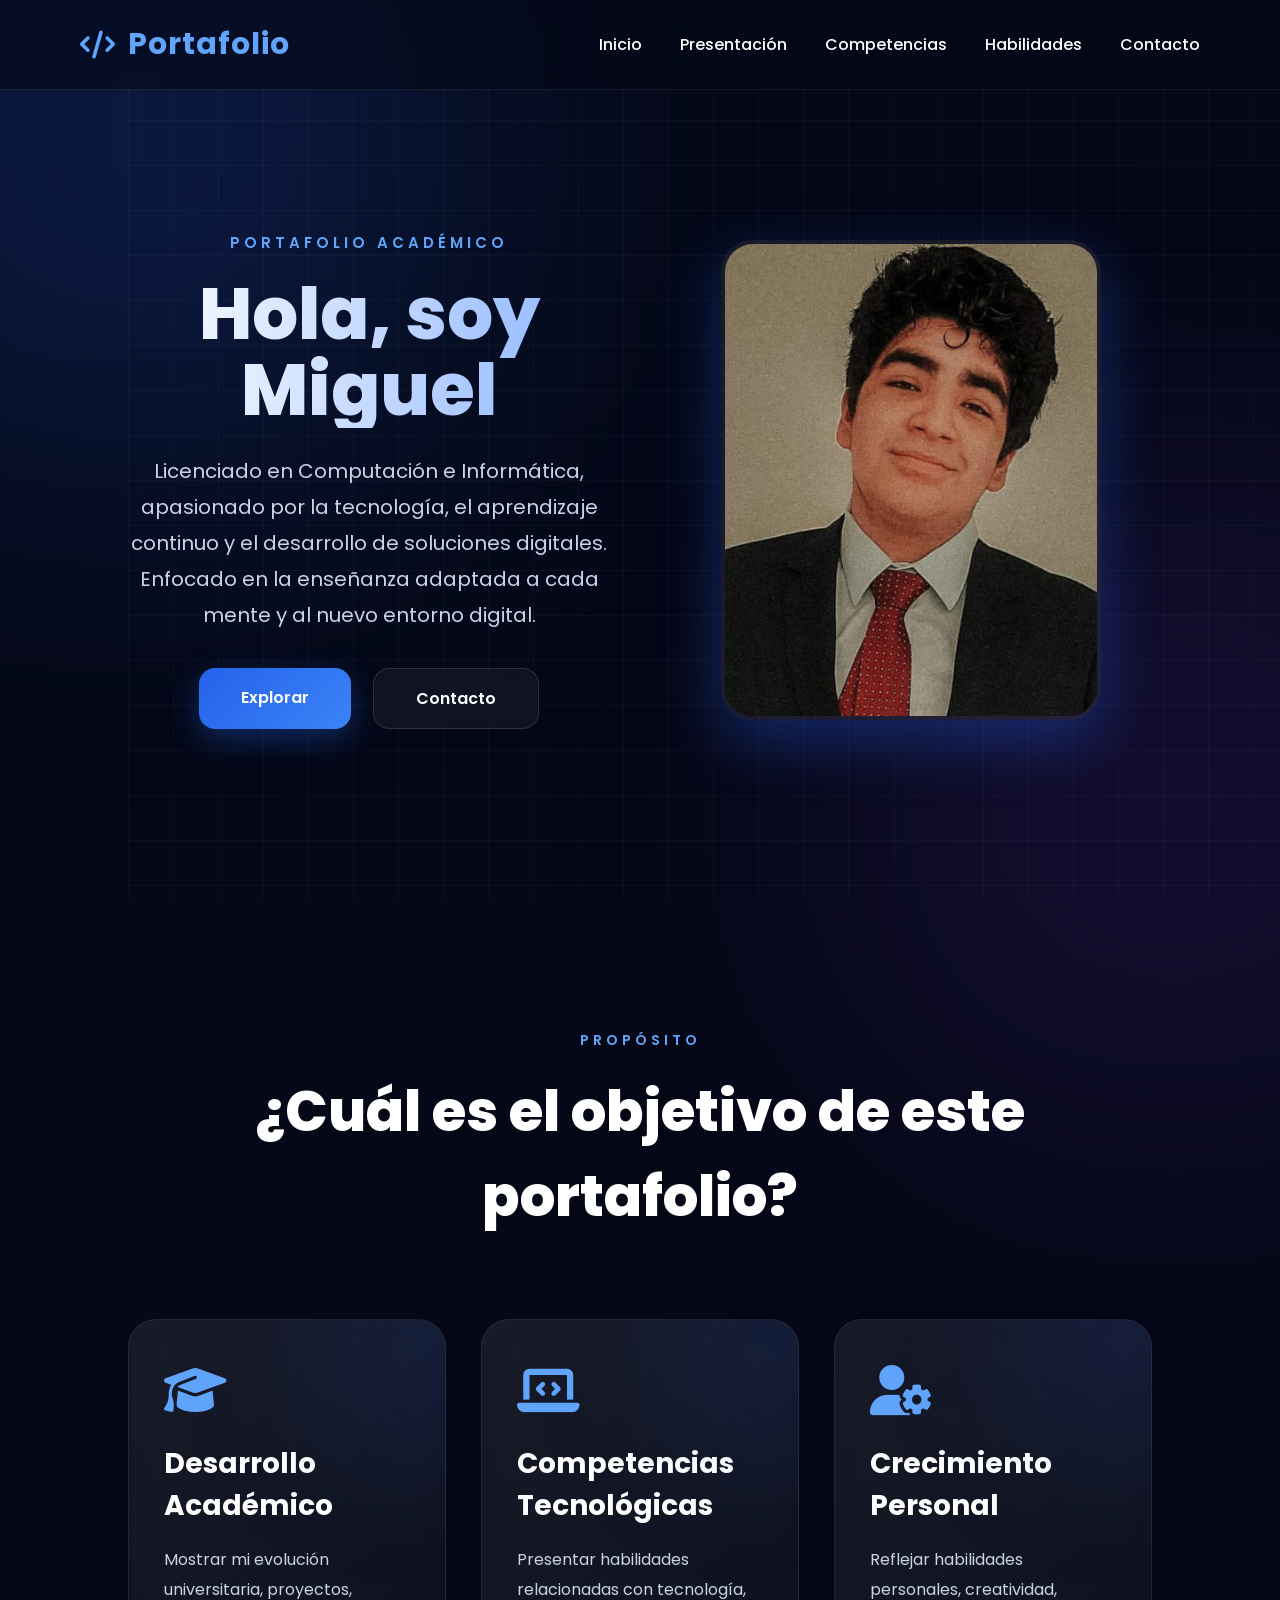
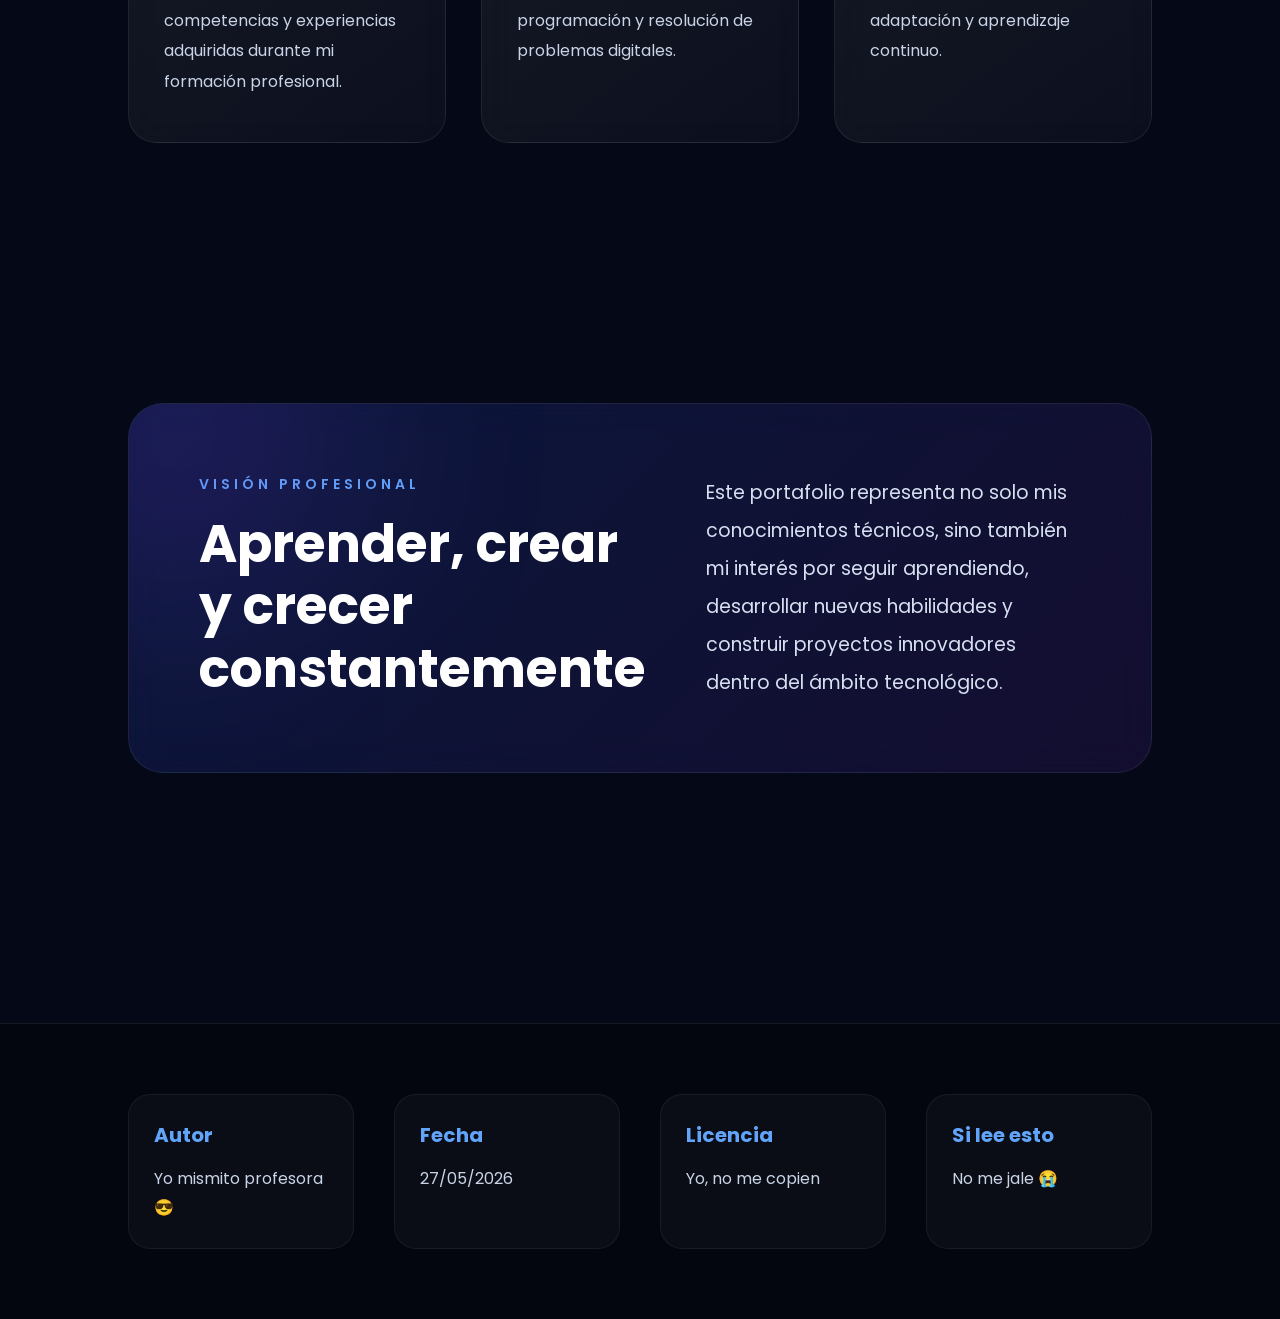
==== index.html @ c7a5d870 "Primera subida real Ahora si" ====
<!DOCTYPE html>
<html lang="es">
<head>

  <meta charset="UTF-8">

  <meta name="viewport" content="width=device-width, initial-scale=1.0">

  <title>Inicio | Portafolio Académico</title>

  <!-- CSS -->

  <link rel="stylesheet" href="style.css">

  <!-- FONT AWESOME -->

  <link rel="stylesheet"
  href="https://cdnjs.cloudflare.com/ajax/libs/font-awesome/6.5.2/css/all.min.css">

</head>

<body>

  <!-- ========================= -->
  <!-- HEADER -->
  <!-- ========================= -->

  <header>

    <div class="logo">

      <i class="fa-solid fa-code"></i>

      Portafolio

    </div>

    <nav>

      <ul>

        <li>
          <a href="index.html">
            Inicio
          </a>
        </li>

        <li>
          <a href="presentacion.html">
            Presentación
          </a>
        </li>

        <li>
          <a href="competencias.html">
            Competencias
          </a>
        </li>

        <li>
          <a href="habilidades.html">
            Habilidades
          </a>
        </li>

        <li>
          <a href="contacto.html">
            Contacto
          </a>
        </li>

      </ul>

    </nav>

  </header>

  <!-- ========================= -->
  <!-- HERO -->
  <!-- ========================= -->

  <section class="hero">

    <!-- TEXTO -->

    <div class="hero-content">

      <p class="hero-tag">
        PORTAFOLIO ACADÉMICO
      </p>

      <h1>
        Hola, soy Miguel
      </h1>

      <p class="subtitle">

        Licenciado en Computación e Informática, apasionado por la tecnología,

        el aprendizaje continuo y el desarrollo de soluciones digitales.
        
        Enfocado en la enseñanza adaptada a cada mente y al nuevo entorno digital.

      </p>

      <div class="hero-buttons">

        <a href="presentacion.html" class="btn-primary">

          Explorar

        </a>

        <a href="contacto.html" class="btn-secondary">

          Contacto

        </a>

      </div>

    </div>

    <!-- CARRUSEL -->

    <div class="hero-image">

      <div class="carousel">

        <img src="img/portada.jpg"
        class="active"
        alt="Miguel 1">

        <img src="img/portada1.jpg"
        alt="Miguel 2">

        <img src="img/portada2.jpg"
        alt="Miguel 3">

      </div>

    </div>

  </section>

  <!-- ========================= -->
  <!-- PROPÓSITO -->
  <!-- ========================= -->

  <section class="purpose-section">

    <div class="section-title">

      <p class="mini-title">
        PROPÓSITO
      </p>

      <h2>
        ¿Cuál es el objetivo de este portafolio?
      </h2>

    </div>

    <div class="purpose-container">

      <div class="purpose-card">

        <i class="fa-solid fa-graduation-cap"></i>

        <h3>
          Desarrollo Académico
        </h3>

        <p>
          Mostrar mi evolución universitaria, proyectos,
          competencias y experiencias adquiridas durante
          mi formación profesional.
        </p>

      </div>

      <div class="purpose-card">

        <i class="fa-solid fa-laptop-code"></i>

        <h3>
          Competencias Tecnológicas
        </h3>

        <p>
          Presentar habilidades relacionadas con tecnología,
          programación y resolución de problemas digitales.
        </p>

      </div>

      <div class="purpose-card">

        <i class="fa-solid fa-user-gear"></i>

        <h3>
          Crecimiento Personal
        </h3>

        <p>
          Reflejar habilidades personales, creatividad,
          adaptación y aprendizaje continuo.
        </p>

      </div>

    </div>

  </section>

  <!-- ========================= -->
  <!-- DESTACADO -->
  <!-- ========================= -->

  <section class="highlight-section">

    <div class="highlight-box">

      <div class="highlight-left">

        <p class="mini-title">
          VISIÓN PROFESIONAL
        </p>

        <h2>
          Aprender, crear y crecer constantemente
        </h2>

      </div>

      <div class="highlight-right">

        <p>

          Este portafolio representa no solo mis conocimientos
          técnicos, sino también mi interés por seguir aprendiendo,
          desarrollar nuevas habilidades y construir proyectos
          innovadores dentro del ámbito tecnológico.

        </p>

      </div>

    </div>

  </section>

  <!-- ========================= -->
  <!-- FOOTER -->
  <!-- ========================= -->

  <footer>

    <div class="footer-container">

      <div class="footer-column">

        <h3>
          Autor
        </h3>

        <p>
          Yo mismito profesora 😎
        </p>

      </div>

      <div class="footer-column">

        <h3>
          Fecha
        </h3>

        <p>
          27/05/2026
        </p>

      </div>

      <div class="footer-column">

        <h3>
          Licencia
        </h3>

        <p>
          Yo, no me copien
        </p>

      </div>

      <div class="footer-column">

        <h3>
          Si lee esto
        </h3>

        <p>
          No me jale 😭
        </p>

      </div>

    </div>

  </footer>

  <!-- ========================= -->
  <!-- SCRIPT CARRUSEL -->
  <!-- ========================= -->

  <script>

    const images = document.querySelectorAll(".carousel img");

    let current = 0;

    function changeImage(){

      images[current].classList.remove("active");

      current++;

      if(current >= images.length){

        current = 0;

      }

      images[current].classList.add("active");

    }

    setInterval(changeImage, 3000);

  </script>

</body>
</html>
---- style.css ----
/* ========================= */
/* GOOGLE FONT */
/* ========================= */

@import url('https://fonts.googleapis.com/css2?family=Poppins:wght@300;400;500;600;700;800&display=swap');

/* ========================= */
/* RESET */
/* ========================= */

*{
  margin:0;
  padding:0;
  box-sizing:border-box;
}

/* ========================= */
/* BODY */
/* ========================= */

body{

  font-family:'Poppins', sans-serif;

  background:#050816;

  color:white;

  overflow-x:hidden;

  position:relative;

}

/* ========================= */
/* FONDO DECORATIVO */
/* ========================= */

body::before{

  content:"";

  position:fixed;

  width:500px;
  height:500px;

  background:#2563eb;

  filter:blur(180px);

  top:-120px;
  left:-120px;

  opacity:0.35;

  z-index:-2;

}

body::after{

  content:"";

  position:fixed;

  width:450px;
  height:450px;

  background:#7c3aed;

  filter:blur(180px);

  bottom:-120px;
  right:-120px;

  opacity:0.25;

  z-index:-2;

}

/* ========================= */
/* HEADER */
/* ========================= */

header{

  width:100%;

  height:90px;

  display:flex;

  justify-content:space-between;

  align-items:center;

  padding:0 80px;

  position:fixed;

  top:0;
  left:0;

  z-index:1000;

  background:rgba(5,8,22,0.55);

  backdrop-filter:blur(14px);

  border-bottom:1px solid rgba(255,255,255,0.08);

}

/* ========================= */
/* LOGO */
/* ========================= */

.logo{

  display:flex;

  align-items:center;

  gap:12px;

  font-size:30px;

  font-weight:700;

  color:#60a5fa;

  letter-spacing:1px;

}

.logo i{

  font-size:28px;

}

/* ========================= */
/* NAVBAR */
/* ========================= */

nav ul{

  display:flex;

  gap:38px;

  list-style:none;

}

nav a{

  text-decoration:none;

  color:white;

  font-size:16px;

  font-weight:500;

  position:relative;

  transition:0.3s;

}

/* Línea animada */

nav a::after{

  content:"";

  position:absolute;

  width:0%;

  height:2px;

  background:#60a5fa;

  left:0;

  bottom:-7px;

  transition:0.3s;

  border-radius:10px;

}

nav a:hover{

  color:#60a5fa;

}

nav a:hover::after{

  width:100%;

}

/* ========================= */
/* HERO */
/* ========================= */

.hero{

  width:100%;

  height:100vh;

  display:flex;

  justify-content:center;

  align-items:center;

  text-align:center;

  padding:0 8%;

  position:relative;

  overflow:hidden;

}

/* GRID DECORATIVO */

.hero::before{

  content:"";

  position:absolute;

  width:100%;
  height:100%;

  background-image:
  linear-gradient(rgba(255,255,255,0.03) 1px, transparent 1px),
  linear-gradient(90deg, rgba(255,255,255,0.03) 1px, transparent 1px);

  background-size:45px 45px;

  z-index:-1;

}

/* ========================= */
/* HERO CONTENT */
/* ========================= */

.hero-content{

  max-width:1000px;

  animation:fadeUp 1.2s ease;

}

.hero-tag{

  color:#60a5fa;

  font-size:15px;

  letter-spacing:4px;

  margin-bottom:22px;

  font-weight:600;

}

.hero-content h1{

  font-size:82px;

  line-height:1.05;

  margin-bottom:28px;

  font-weight:800;

  background:linear-gradient(to right, #ffffff, #8ab4ff);

  -webkit-background-clip:text;

  -webkit-text-fill-color:transparent;

}

.hero-description{

  font-size:21px;

  color:#c9d4e7;

  line-height:1.9;

  max-width:850px;

  margin:auto;

  margin-bottom:50px;

}

/* ========================= */
/* BOTONES */
/* ========================= */

.hero-buttons{

  display:flex;

  justify-content:center;

  gap:22px;

  flex-wrap:wrap;

}

.btn-primary{

  padding:17px 42px;

  background:linear-gradient(135deg,#2563eb,#3b82f6);

  color:white;

  text-decoration:none;

  border-radius:16px;

  font-weight:600;

  transition:0.35s;

  box-shadow:
  0 10px 30px rgba(37,99,235,0.35);

}

.btn-primary:hover{

  transform:translateY(-6px) scale(1.03);

  box-shadow:
  0 15px 40px rgba(37,99,235,0.45);

}

.btn-secondary{

  padding:17px 42px;

  background:rgba(255,255,255,0.05);

  border:1px solid rgba(255,255,255,0.12);

  color:white;

  text-decoration:none;

  border-radius:16px;

  font-weight:600;

  transition:0.35s;

  backdrop-filter:blur(10px);

}

.btn-secondary:hover{

  transform:translateY(-6px);

  background:rgba(255,255,255,0.1);

}

/* ========================= */
/* SECTION */
/* ========================= */

section{

  padding:130px 10%;

}

/* ========================= */
/* TITLES */
/* ========================= */

.section-title{

  text-align:center;

  margin-bottom:80px;

}

.mini-title{

  color:#60a5fa;

  font-size:14px;

  letter-spacing:4px;

  margin-bottom:18px;

  font-weight:600;

}

.section-title h2{

  font-size:56px;

  font-weight:800;

}

/* ========================= */
/* PURPOSE */
/* ========================= */

.purpose-container{

  display:grid;

  grid-template-columns:repeat(auto-fit,minmax(300px,1fr));

  gap:35px;

}

.purpose-card{

  position:relative;

  padding:45px 35px;

  border-radius:28px;

  background:
  linear-gradient(
  145deg,
  rgba(255,255,255,0.08),
  rgba(255,255,255,0.03));

  border:1px solid rgba(255,255,255,0.08);

  overflow:hidden;

  transition:0.4s;

  backdrop-filter:blur(14px);

}

/* Glow */

.purpose-card::before{

  content:"";

  position:absolute;

  width:180px;
  height:180px;

  background:#2563eb;

  border-radius:50%;

  filter:blur(90px);

  top:-70px;
  right:-70px;

  opacity:0.25;

}

.purpose-card:hover{

  transform:translateY(-12px);

  border-color:#60a5fa;

}

/* Icon */

.purpose-card i{

  font-size:50px;

  margin-bottom:28px;

  color:#60a5fa;

}

/* Text */

.purpose-card h3{

  font-size:28px;

  margin-bottom:18px;

}

.purpose-card p{

  color:#c9d4e7;

  line-height:1.9;

}

/* ========================= */
/* HIGHLIGHT */
/* ========================= */

.highlight-box{

  position:relative;

  overflow:hidden;

  border-radius:35px;

  padding:70px;

  display:grid;

  grid-template-columns:1fr 1fr;

  gap:60px;

  background:
  linear-gradient(
  135deg,
  rgba(37,99,235,0.18),
  rgba(124,58,237,0.12));

  border:1px solid rgba(255,255,255,0.08);

  backdrop-filter:blur(18px);

}

/* Glow interno */

.highlight-box::before{

  content:"";

  position:absolute;

  width:300px;
  height:300px;

  background:#7c3aed;

  border-radius:50%;

  filter:blur(120px);

  top:-120px;
  left:-100px;

  opacity:0.25;

}

.highlight-left h2{

  font-size:52px;

  line-height:1.2;

  position:relative;

  z-index:2;

}

.highlight-right p{

  font-size:19px;

  line-height:2;

  color:#d6e0f0;

  position:relative;

  z-index:2;

}

/* ========================= */
/* FOOTER */
/* ========================= */

footer{

  margin-top:120px;

  padding:70px 10%;

  background:#03050f;

  border-top:1px solid rgba(255,255,255,0.08);

}

.footer-container{

  display:grid;

  grid-template-columns:repeat(auto-fit,minmax(220px,1fr));

  gap:40px;

}

.footer-column{

  padding:25px;

  border-radius:22px;

  background:rgba(255,255,255,0.03);

  border:1px solid rgba(255,255,255,0.06);

}

.footer-column h3{

  margin-bottom:15px;

  color:#60a5fa;

  font-size:20px;

}

.footer-column p{

  color:#c9d4e7;

  line-height:1.8;

}

/* ========================= */
/* ANIMACIÓN */
/* ========================= */

@keyframes fadeUp{

  from{

    opacity:0;

    transform:translateY(40px);

  }

  to{

    opacity:1;

    transform:translateY(0);

  }

}

/* ========================= */
/* RESPONSIVE */
/* ========================= */

@media(max-width:980px){

  .hero-content h1{

    font-size:58px;

  }

  .highlight-box{

    grid-template-columns:1fr;

  }

}

@media(max-width:750px){

  header{

    padding:0 25px;

  }

  nav ul{

    gap:18px;

  }

  nav a{

    font-size:14px;

  }

  .hero-content h1{

    font-size:42px;

  }

  .section-title h2{

    font-size:38px;

  }

  .highlight-left h2{

    font-size:38px;

  }

}

/* ========================= */
/* HERO */
/* ========================= */

.hero{

  min-height:100vh;

  display:flex;

  justify-content:space-between;

  align-items:center;

  padding:140px 10% 80px;

  gap:60px;

}

/* ========================= */
/* TEXTO */
/* ========================= */

.hero-content{

  flex:1;

}

.hero-content h1{

  font-size:72px;

  margin-bottom:25px;

}

.subtitle{

  font-size:20px;

  line-height:1.8;

  color:#c9d4e7;

  margin-bottom:35px;

  max-width:650px;

}

/* ========================= */
/* IMAGEN */
/* ========================= */

.hero-image{

  flex:1;

  display:flex;

  justify-content:center;

  align-items:center;

}

/* FOTO */

.hero-image img{

  width:380px;

  height:380px;

  object-fit:cover;

  border-radius:30px;

  border:4px solid rgba(255,255,255,0.08);

  box-shadow:
  0 20px 60px rgba(37,99,235,0.35);

  transition:0.4s;

}

/* HOVER */

.hero-image img:hover{

  transform:translateY(-10px) scale(1.02);

  box-shadow:
  0 25px 70px rgba(37,99,235,0.45);

}

/* ========================= */
/* RESPONSIVE */
/* ========================= */

@media(max-width:950px){

  .hero{

    flex-direction:column;

    text-align:center;

  }

  .subtitle{

    margin:auto;
    margin-bottom:35px;

  }

  .hero-content h1{

    font-size:52px;

  }

}

@media(max-width:600px){

  .hero-image img{

    width:280px;

    height:280px;

  }

  .hero-content h1{

    font-size:42px;

  }

}

/* ========================= */
/* CARRUSEL */
/* ========================= */

.carousel{

  position:relative;

  width:380px;

  height:480px;

  display:flex;

  justify-content:center;

  align-items:center;

}

/* ========================= */
/* IMÁGENES */
/* ========================= */

.carousel img{

  position:absolute;

  width:100%;

  height:100%;

  object-fit:cover;

  border-radius:32px;

  opacity:0;

  transform:
  scale(0.9)
  translateY(30px);

  transition:
  opacity 1.2s ease,
  transform 1.2s ease;

  border:4px solid rgba(255,255,255,0.08);

  box-shadow:
  0 20px 60px rgba(37,99,235,0.35);

}

/* ========================= */
/* IMAGEN ACTIVA */
/* ========================= */

.carousel img.active{

  opacity:1;

  transform:
  scale(1)
  translateY(0);

  animation:
  floatImage 5s ease-in-out infinite;

}

/* ========================= */
/* HOVER */
/* ========================= */

.carousel img:hover{

  box-shadow:
  0 25px 80px rgba(37,99,235,0.55);

}

/* ========================= */
/* ANIMACIÓN FLOTANTE */
/* ========================= */

@keyframes floatImage{

  0%{

    transform:
    scale(1)
    translateY(0px);

  }

  25%{

    transform:
    scale(1.01)
    translateY(-8px);

  }

  50%{

    transform:
    scale(1.02)
    translateY(-16px);

  }

  75%{

    transform:
    scale(1.01)
    translateY(-8px);

  }

  100%{

    transform:
    scale(1)
    translateY(0px);

  }

}

/* ========================= */
/* RESPONSIVE */
/* ========================= */

@media(max-width:600px){

  .carousel{

    width:280px;

    height:360px;

  }

}
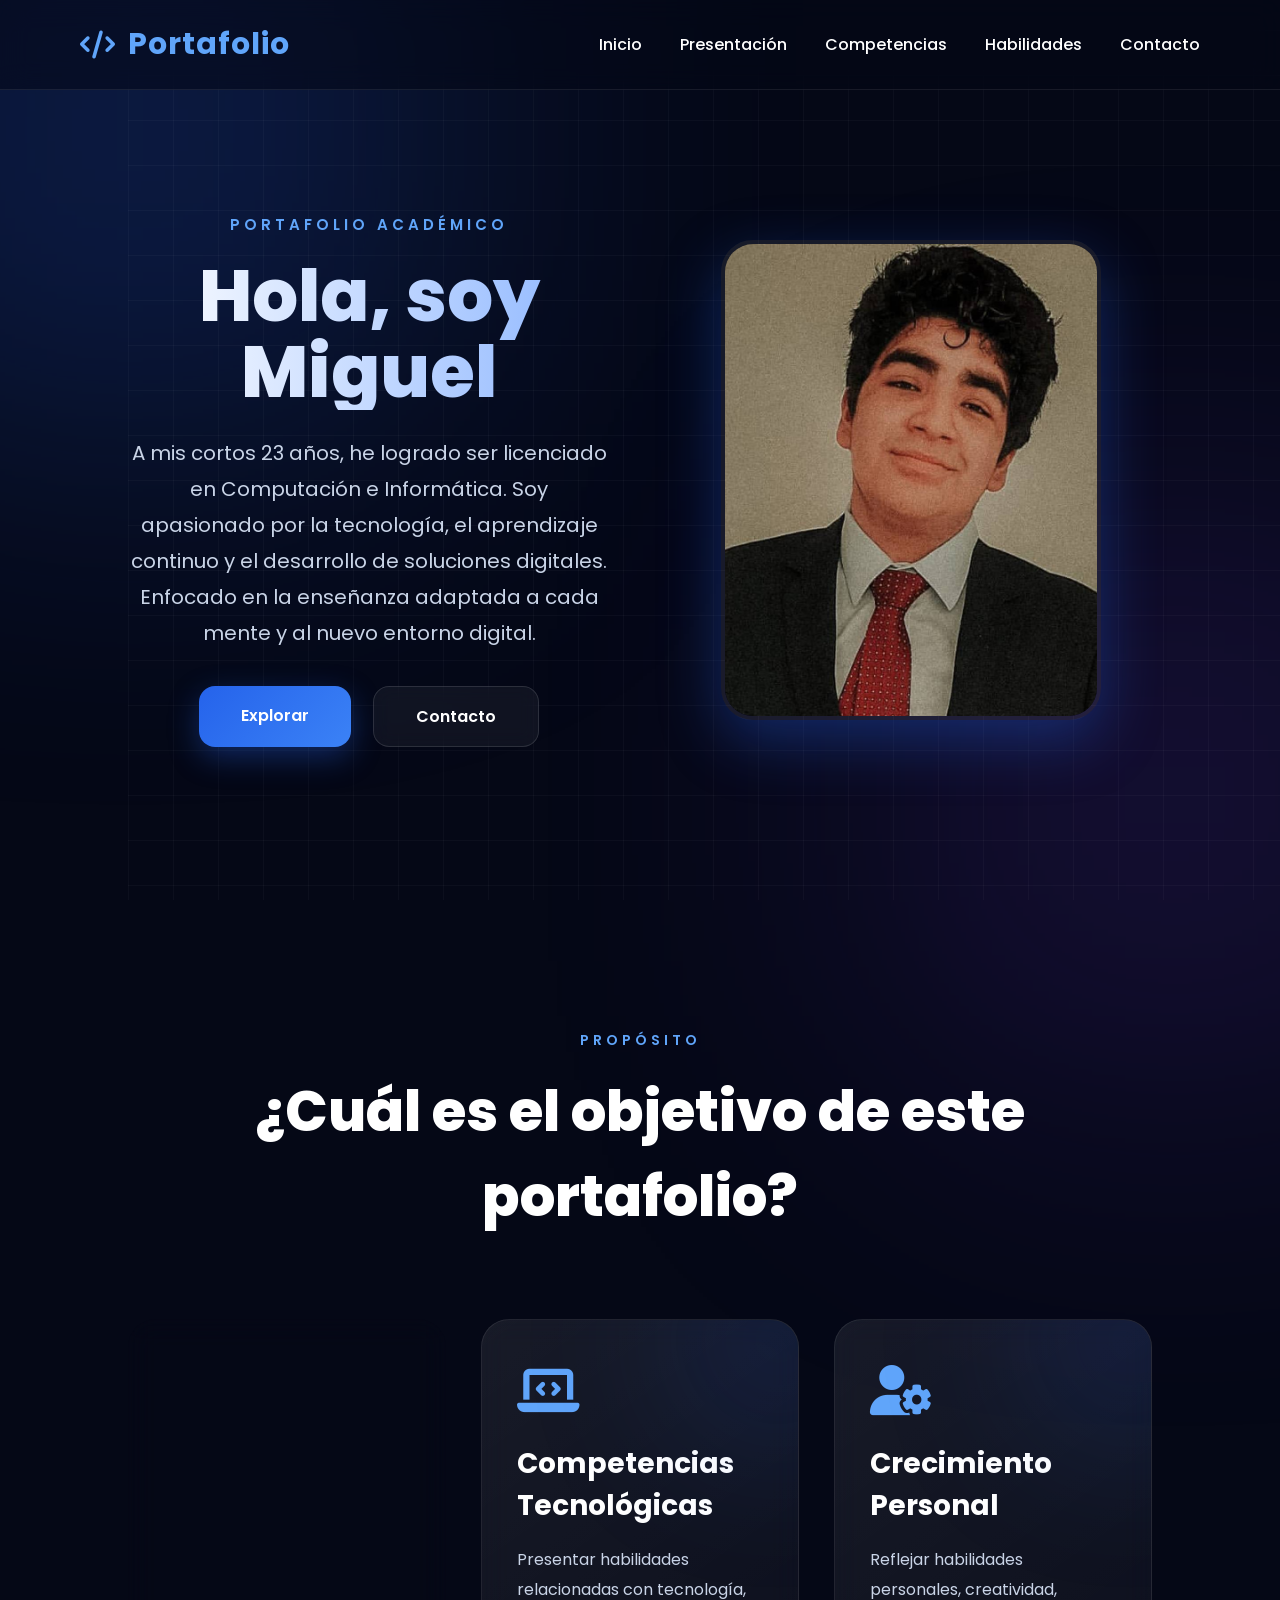
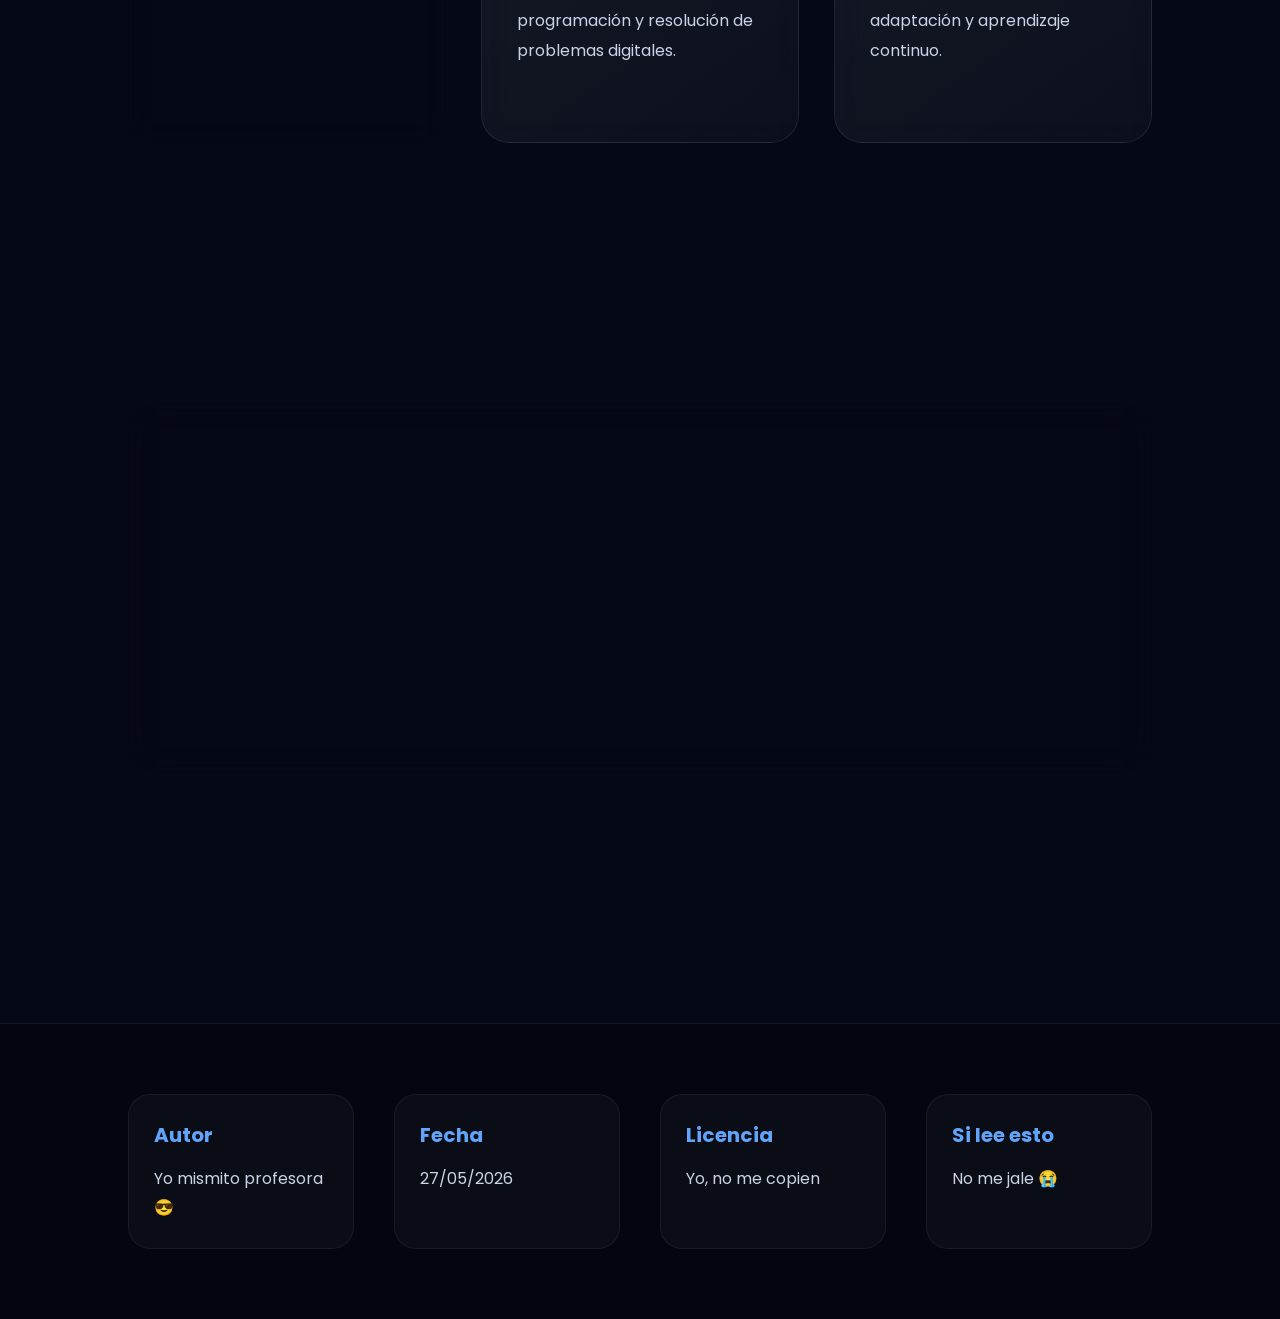
==== commit 54b85f5e: "Cambiando el index" ====
--- a/index.html
+++ b/index.html
@@ -95,7 +95,7 @@
 
       <p class="subtitle">
 
-        Licenciado en Computación e Informática, apasionado por la tecnología,
+        A mis cortos 23 años, he logrado ser licenciado en Computación e Informática. Soy apasionado por la tecnología,
 
         el aprendizaje continuo y el desarrollo de soluciones digitales.
         
@@ -341,4 +341,4 @@
   </script>
 
 </body>
-</html>+</html>
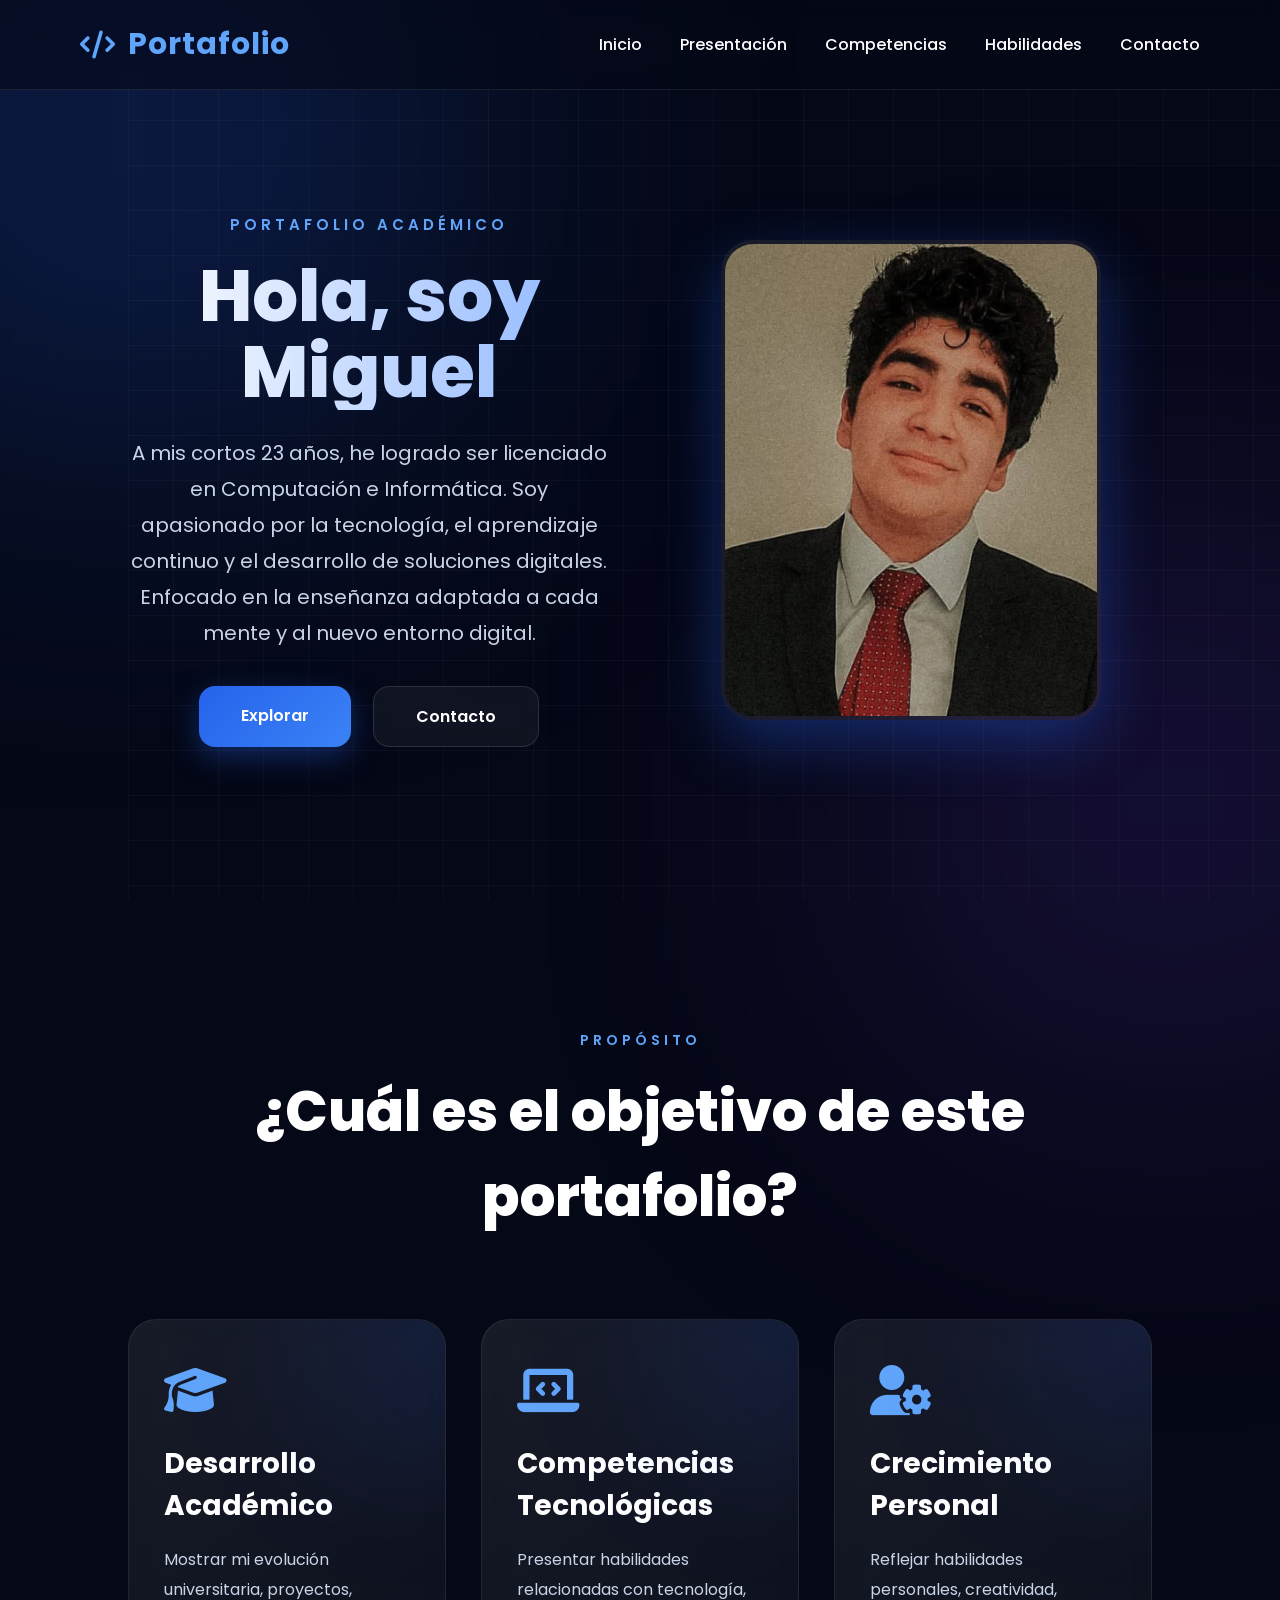
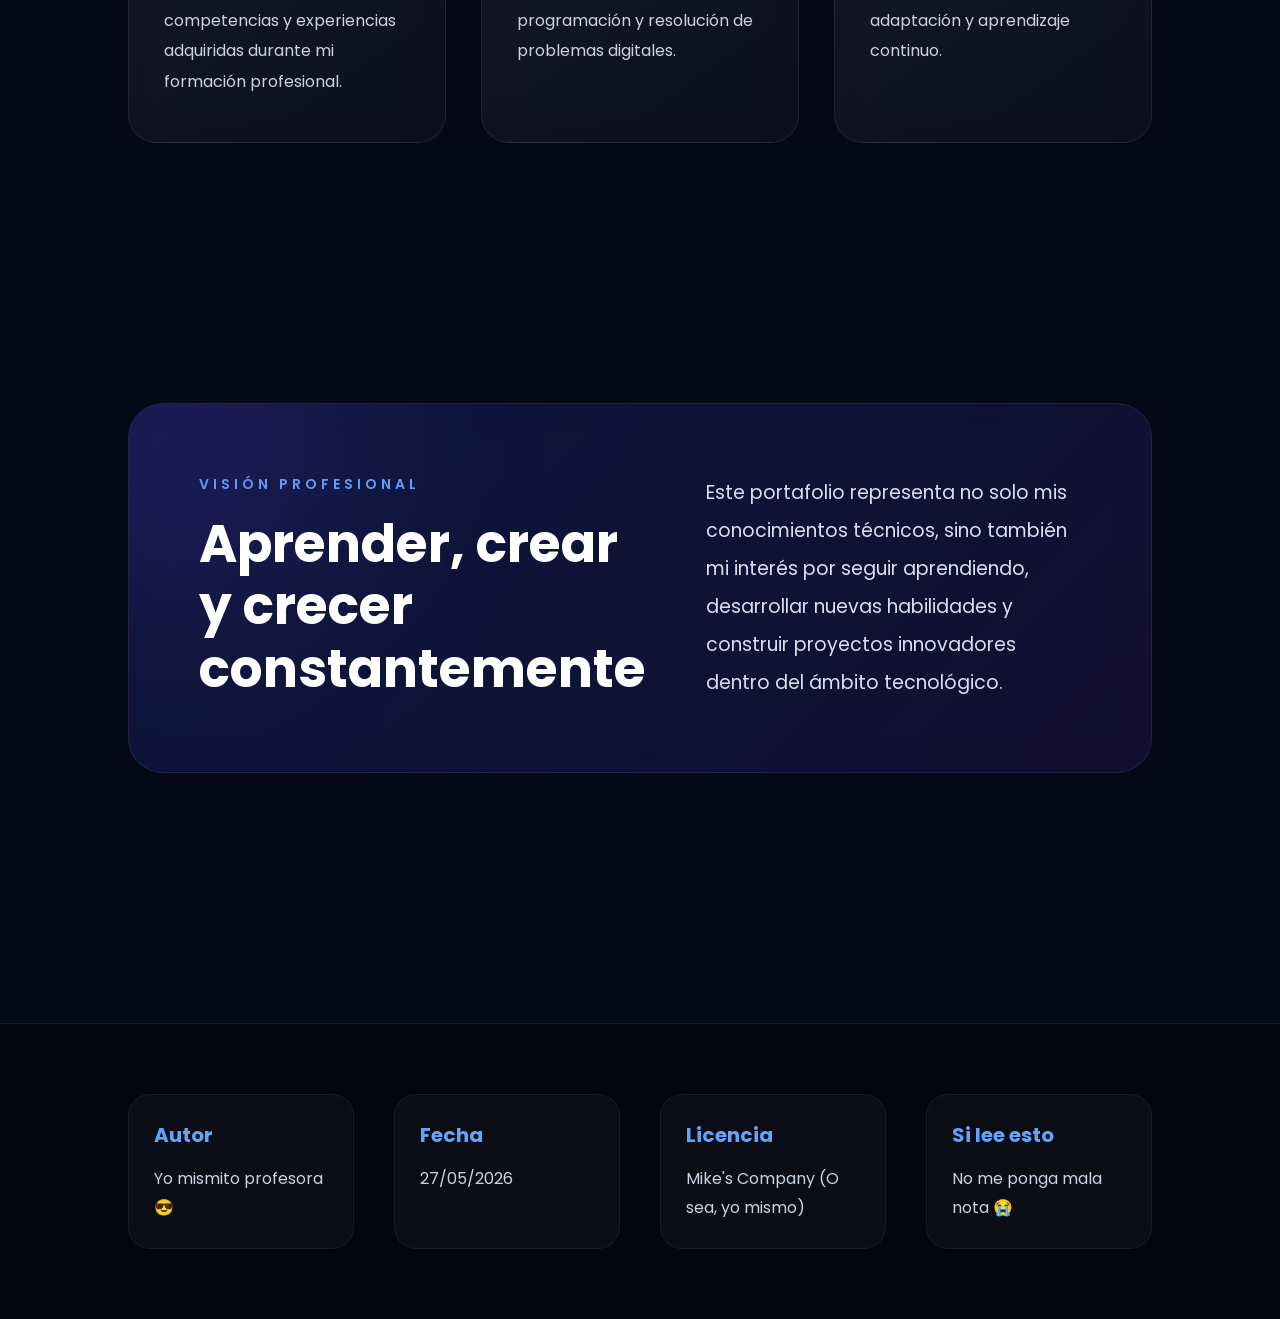
==== commit 397d22e7: "Ahora si final del index" ====
--- a/index.html
+++ b/index.html
@@ -289,7 +289,8 @@
         </h3>
 
         <p>
-          Yo, no me copien
+          Mike's Company
+          (O sea, yo mismo)
         </p>
 
       </div>
@@ -301,7 +302,7 @@
         </h3>
 
         <p>
-          No me jale 😭
+          No me ponga mala nota 😭
         </p>
 
       </div>
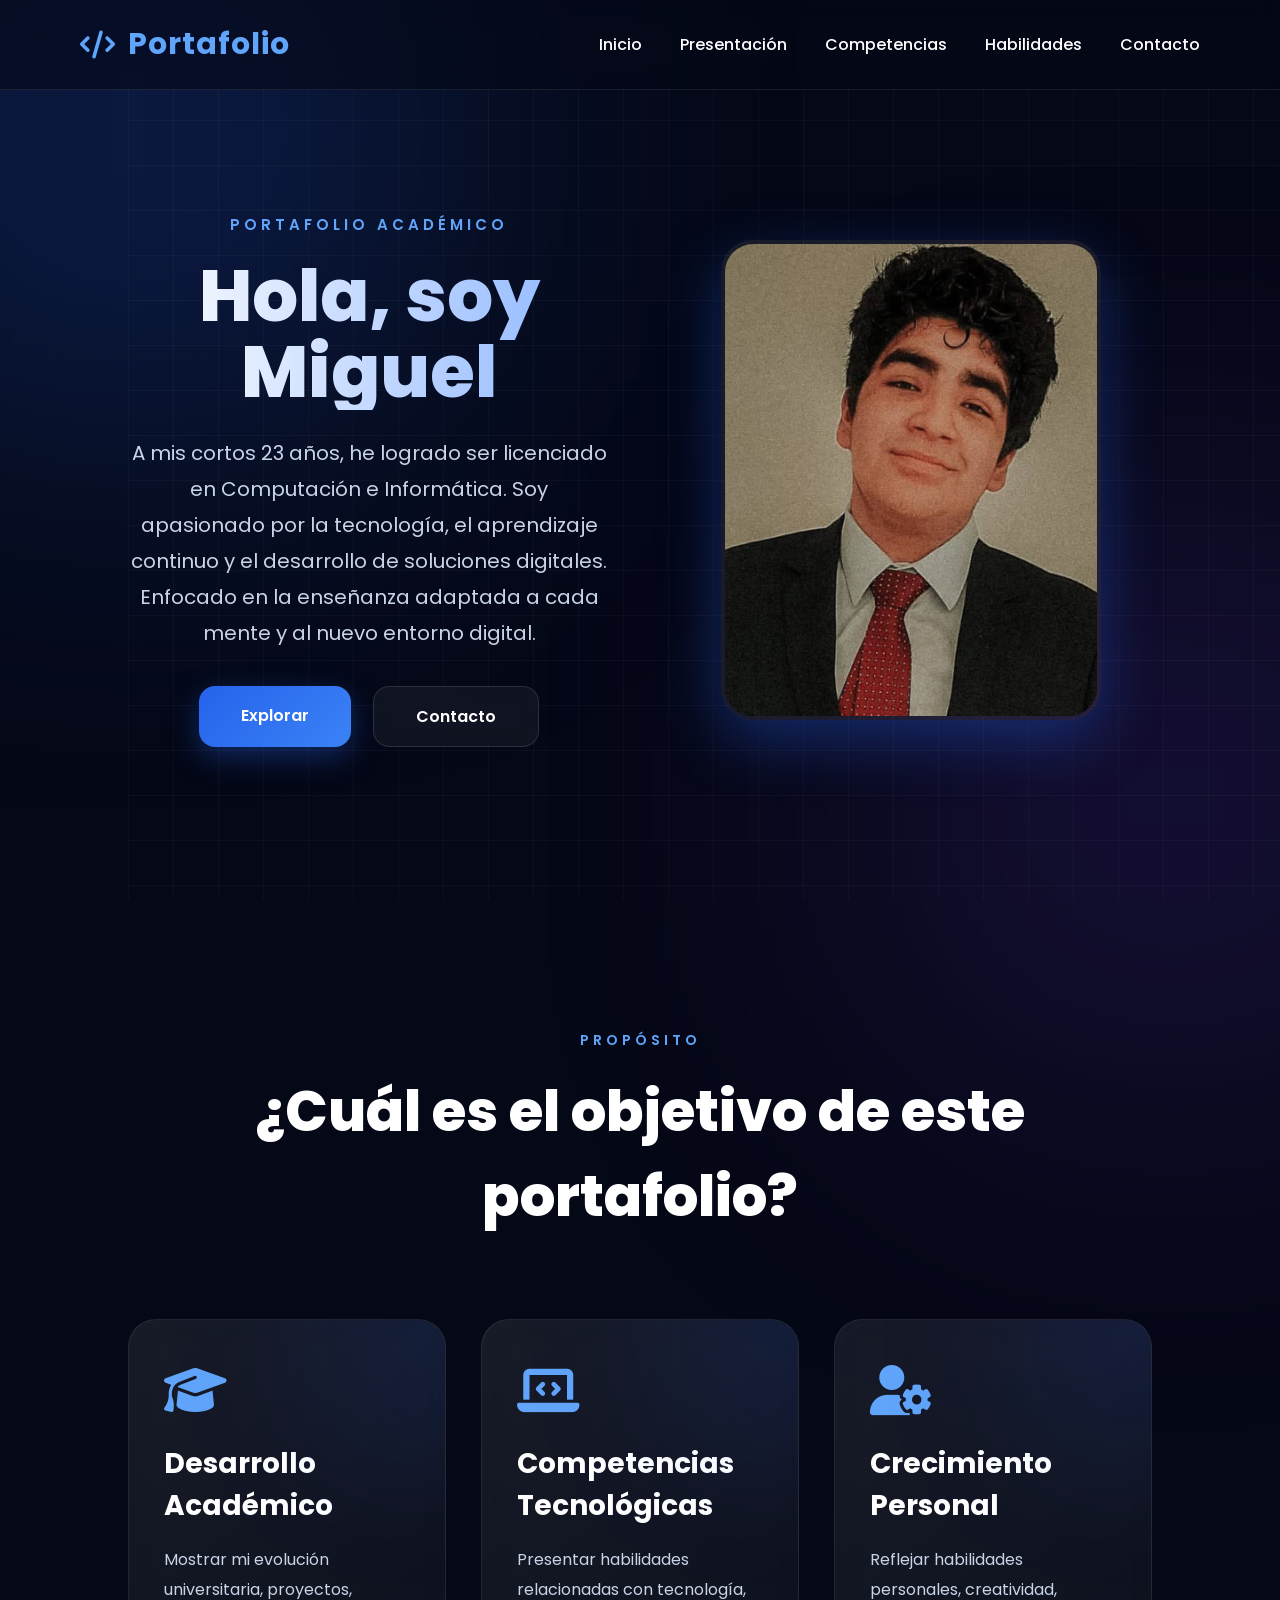
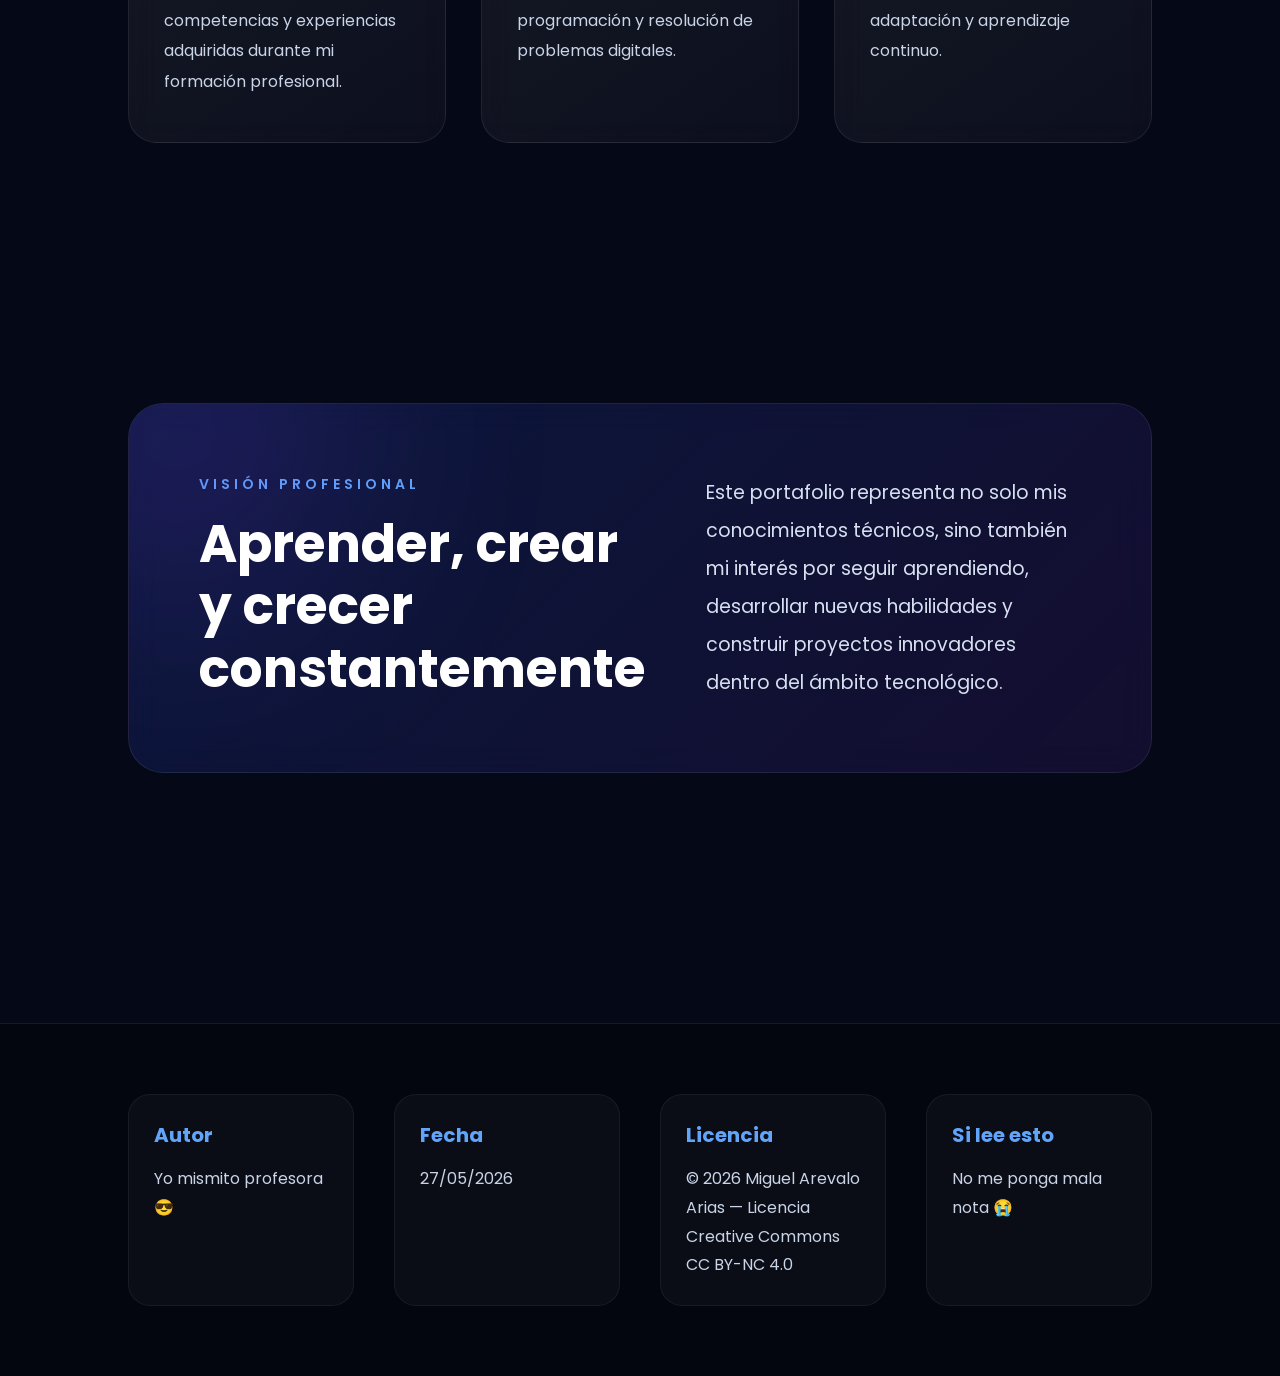
==== commit 36dbdb9e: "Update index.html" ====
--- a/index.html
+++ b/index.html
@@ -289,8 +289,7 @@
         </h3>
 
         <p>
-          Mike's Company
-          (O sea, yo mismo)
+  © 2026 Miguel Arevalo Arias — Licencia Creative Commons CC BY-NC 4.0
         </p>
 
       </div>
--- a/style.css
+++ b/style.css
@@ -1046,4 +1046,6 @@
 
   }
 
-}+}
+
+
